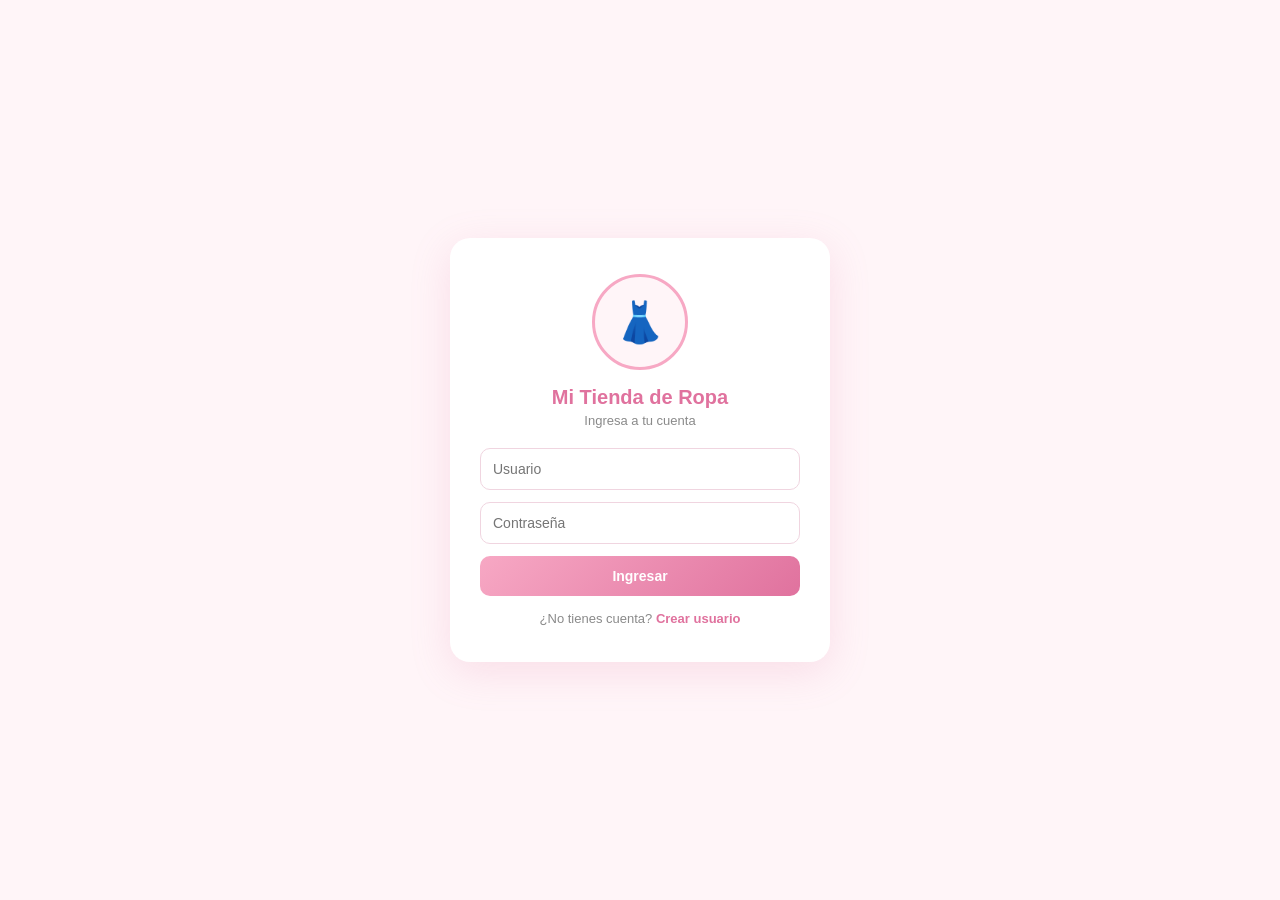
==== caja.html @ d5726397 "caja.html" ====
<!DOCTYPE html>
<html lang="es">
<head>
  <meta charset="utf-8">
  <meta name="viewport" content="width=device-width, initial-scale=1">
  <title>Caja · Mi Tienda de Ropa</title>
  <style>
    :root {
      --rosa: #f7a8c4;
      --rosa-oscuro: #e0729e;
      --blanco: #ffffff;
      --gris: #8a8a8a;
      --fondo: #fff5f8;
      --verde: #2a8a4a;
      --rojo: #c0447a;
    }
    * { box-sizing: border-box; }
    body {
      font-family: 'Segoe UI', Arial, sans-serif;
      margin: 0; background: var(--fondo); color: #333;
    }
    .contenedor { max-width: 1000px; width: 95%; margin: 20px auto; }

    .topbar {
      background: white; padding: 15px 20px; border-radius: 15px;
      display: flex; justify-content: space-between; align-items: center;
      margin-bottom: 20px; box-shadow: 0 4px 15px rgba(0,0,0,0.05); flex-wrap: wrap; gap: 10px;
    }
    .marca { display: flex; align-items: center; gap: 10px; }
    .marca img { width: 34px; height: 34px; border-radius: 50%; object-fit: cover; }
    .marca strong { color: var(--rosa-oscuro); }
    .btn-salir {
      background: none; border: 1px solid #e05555; color: #e05555; cursor: pointer;
      padding: 8px 14px; border-radius: 8px; font-weight: 600;
    }

    nav.tabs { display: flex; gap: 8px; overflow-x: auto; margin-bottom: 20px; padding-bottom: 4px; }
    nav.tabs a {
      flex: none; text-decoration: none; color: var(--rosa-oscuro); background: white;
      padding: 10px 16px; border-radius: 10px; font-size: 13px; font-weight: 600;
      box-shadow: 0 2px 8px rgba(0,0,0,0.04); border: 2px solid transparent;
    }
    nav.tabs a.activo { border-color: var(--rosa-oscuro); background: var(--rosa); color: white; }

    .estado-caja {
      background: white; border-radius: 16px; padding: 22px; box-shadow: 0 4px 15px rgba(0,0,0,0.05);
      margin-bottom: 22px; display: flex; justify-content: space-between; align-items: center; flex-wrap: wrap; gap: 16px;
    }
    .estado-caja .info h2 { margin: 0 0 4px; font-size: 16px; color: var(--rosa-oscuro); }
    .estado-caja .info p { margin: 0; font-size: 13px; color: var(--gris); }
    .badge-estado { padding: 5px 12px; border-radius: 20px; font-size: 12px; font-weight: 700; }
    .badge-abierta { background: #e6f7ea; color: var(--verde); }
    .badge-cerrada { background: #f0f0f0; color: #888; }

    .resumen { display: grid; grid-template-columns: repeat(auto-fit, minmax(180px, 1fr)); gap: 15px; margin-bottom: 22px; }
    .stat-card { background: white; border-radius: 15px; padding: 18px; box-shadow: 0 4px 15px rgba(0,0,0,0.05); }
    .stat-card .valor { font-size: 22px; font-weight: 700; color: var(--rosa-oscuro); }
    .stat-card .label { font-size: 12px; color: var(--gris); text-transform: uppercase; margin-top: 4px; }

    .panel {
      background: white; border-radius: 16px; padding: 20px; box-shadow: 0 4px 15px rgba(0,0,0,0.05);
      margin-bottom: 22px;
    }
    .panel h2.seccion { font-size: 15px; color: var(--rosa-oscuro); margin: 0 0 16px; }

    .fila-3 { display: grid; grid-template-columns: 1fr 1fr 1fr; gap: 12px; }
    .fila-2 { display: grid; grid-template-columns: 1fr 1fr; gap: 12px; }
    .campo { margin-bottom: 12px; }
    .campo label { display: block; font-size: 12px; color: var(--gris); margin-bottom: 5px; font-weight: 600; }
    .campo input {
      width: 100%; padding: 10px 12px; border-radius: 9px; border: 1px solid #f0d0dc; font-size: 13px;
    }

    .btn-primario {
      background: var(--rosa-oscuro); color: white; border: none; padding: 11px 20px;
      border-radius: 10px; font-weight: 600; cursor: pointer; font-size: 13px;
    }
    .btn-primario:hover { background: #c95d87; }
    .btn-primario:disabled { opacity: 0.6; cursor: default; }
    .btn-peligro {
      background: #fde5ec; color: var(--rojo); border: none; padding: 11px 20px;
      border-radius: 10px; font-weight: 600; cursor: pointer; font-size: 13px;
    }
    .btn-peligro:hover { background: #e05555; color: white; }

    .mensaje-error { color: var(--rojo); font-size: 12px; margin-top: 8px; display: none; }
    .mensaje-ok { color: var(--verde); font-size: 12px; margin-top: 8px; display: none; }

    h2.seccion-tabla { font-size: 15px; color: var(--rosa-oscuro); margin: 0 0 10px; }
    table { width: 100%; border-collapse: collapse; background: white; border-radius: 15px; overflow: hidden; box-shadow: 0 4px 15px rgba(0,0,0,0.05); }
    th, td { padding: 12px; text-align: left; border-bottom: 1px solid #eee; font-size: 13px; }
    th { color: var(--rosa-oscuro); font-size: 11px; text-transform: uppercase; background: #fdf1f5; }
    .cargando { text-align: center; padding: 20px; color: var(--gris); font-size: 13px; }
  </style>
</head>
<body>

  <div class="contenedor">
    <div class="topbar">
      <div class="marca">
        <img id="logoImg" src="" alt="" style="display:none;">
        <strong id="appTienda">Mi Tienda de Ropa</strong> · <span id="appUser"></span>
      </div>
      <button class="btn-salir" onclick="cerrarSesion()">Salir</button>
    </div>

    <nav class="tabs">
      <a href="dashboard.html">🏠 Panel</a>
      <a href="inventario.html">📦 Inventario</a>
      <a href="ventas.html">🧾 Ventas</a>
      <a href="clientes.html">👥 Clientes</a>
      <a href="compras.html">🛒 Compras</a>
      <a href="caja.html" class="activo">💰 Caja</a>
      <a href="reportes.html">📊 Reportes</a>
    </nav>

    <div class="estado-caja" id="estadoCaja">
      <div class="info">
        <h2>Cargando estado de caja...</h2>
        <p>&nbsp;</p>
      </div>
    </div>

    <div class="panel" id="panelApertura" style="display:none;">
      <h2 class="seccion">Abrir caja</h2>
      <div class="campo">
        <label>Saldo inicial en efectivo</label>
        <input type="number" id="saldoInicial" min="0" step="0.01" placeholder="Ej: 100000">
      </div>
      <button class="btn-primario" id="btnAbrir" onclick="abrirCaja()">Abrir caja</button>
      <div class="mensaje-error" id="errorApertura"></div>
    </div>

    <div class="panel" id="panelGasto" style="display:none;">
      <h2 class="seccion">Registrar gasto</h2>
      <div class="fila-2">
        <div class="campo">
          <label>Concepto</label>
          <input type="text" id="gConcepto" placeholder="Ej: Pago servicios públicos">
        </div>
        <div class="campo">
          <label>Valor</label>
          <input type="number" id="gValor" min="0" step="0.01" placeholder="Ej: 50000">
        </div>
      </div>
      <div class="campo">
        <label>Observaciones</label>
        <input type="text" id="gObservaciones" placeholder="Opcional">
      </div>
      <button class="btn-primario" id="btnGasto" onclick="registrarGasto()">Registrar gasto</button>
      <div class="mensaje-error" id="errorGasto"></div>
      <div class="mensaje-ok" id="okGasto"></div>
    </div>

    <div class="panel" id="panelCierre" style="display:none;">
      <h2 class="seccion">Cerrar caja</h2>
      <p style="font-size:13px; color:var(--gris); margin-top:0;">
        Al cerrar la caja se calculará automáticamente el total de ventas en efectivo y gastos del día para obtener el saldo final.
      </p>
      <button class="btn-peligro" id="btnCerrar" onclick="cerrarCaja()">Cerrar caja del día</button>
      <div class="mensaje-error" id="errorCierre"></div>
    </div>

    <h2 class="seccion-tabla">Gastos de hoy</h2>
    <table>
      <thead><tr><th>Fecha</th><th>Concepto</th><th>Valor</th><th>Responsable</th><th>Observaciones</th></tr></thead>
      <tbody id="listaGastos"><tr><td colspan="5" class="cargando">Cargando gastos...</td></tr></tbody>
    </table>
  </div>

  <script>
    const API_URL = 'https://script.google.com/macros/s/AKfycbwF0T4dFM_SbfCxq6dBBSdQBL_xP2R64RZFJW-ly0AGiEWuRvVrIHXV7AQ2WrchaT_W/exec';

    async function api(accion, params = {}, metodo = 'POST') {
      const url = metodo === 'GET' ? `${API_URL}?action=${accion}&${new URLSearchParams(params)}` : API_URL;
      const config = {
        method: metodo,
        headers: { 'Content-Type': 'text/plain;charset=utf-8' },
        body: metodo === 'GET' ? undefined : JSON.stringify({ action: accion, ...params })
      };
      const res = await fetch(url, config);
      const json = await res.json();
      if (!json.ok) throw new Error(json.error);
      return json.data;
    }

    function getToken() { return localStorage.getItem('pos_token'); }

    function cerrarSesion() {
      const token = getToken();
      if (token) api('logoutSesion', { token }).catch(() => {});
      localStorage.removeItem('pos_token');
      localStorage.removeItem('pos_usuario');
      window.location.href = 'index.html';
    }

    async function requerirSesion() {
      const token = getToken();
      if (!token) { window.location.href = 'index.html'; return null; }
      try {
        const sesion = await api('validarSesion', { token }, 'GET');
        document.getElementById('appUser').innerText = `${sesion.nombre} (${sesion.rol})`;
        return sesion;
      } catch (e) {
        localStorage.removeItem('pos_token');
        localStorage.removeItem('pos_usuario');
        window.location.href = 'index.html';
        return null;
      }
    }

    async function cargarConfig() {
      try {
        const config = await api('getConfigPublica', {}, 'GET');
        document.getElementById('appTienda').innerText = config.nombreEmpresa || 'Mi Tienda de Ropa';
        if (config.logoUrl) {
          const img = document.getElementById('logoImg');
          img.src = config.logoUrl;
          img.style.display = 'inline-block';
        }
      } catch (e) { console.error(e); }
    }

    function fechaHoyStr() {
      const hoy = new Date();
      return `${hoy.getFullYear()}-${String(hoy.getMonth() + 1).padStart(2, '0')}-${String(hoy.getDate()).padStart(2, '0')}`;
    }

    async function cargarEstadoCaja() {
      const box = document.getElementById('estadoCaja');
      try {
        const caja = await api('getCajaActual', {}, 'GET');
        if (caja) {
          box.innerHTML = `
            <div class="info">
              <h2>Caja abierta <span class="badge-estado badge-abierta">Abierta</span></h2>
              <p>Fecha: ${caja.fecha} · Apertura: ${caja.horaApertura} · Abierta por: ${caja.usuario} · Saldo inicial: $${Number(caja.saldoInicial).toLocaleString('es-CO')}</p>
            </div>
          `;
          document.getElementById('resumenStatsWrap')?.remove();
          document.getElementById('panelApertura').style.display = 'none';
          document.getElementById('panelGasto').style.display = 'block';
          document.getElementById('panelCierre').style.display = 'block';
          renderResumen(caja);
        } else {
          box.innerHTML = `
            <div class="info">
              <h2>No hay caja abierta <span class="badge-estado badge-cerrada">Cerrada</span></h2>
              <p>Abre la caja para empezar a registrar ventas y gastos del día.</p>
            </div>
          `;
          document.getElementById('panelApertura').style.display = 'block';
          document.getElementById('panelGasto').style.display = 'none';
          document.getElementById('panelCierre').style.display = 'none';
          document.getElementById('resumenStatsWrap')?.remove();
        }
      } catch (e) {
        box.innerHTML = `<div class="info"><h2>Error al cargar la caja</h2><p>${e.message}</p></div>`;
      }
    }

    function renderResumen(caja) {
      let wrap = document.getElementById('resumenStatsWrap');
      if (!wrap) {
        wrap = document.createElement('div');
        wrap.id = 'resumenStatsWrap';
        wrap.className = 'resumen';
        document.getElementById('estadoCaja').insertAdjacentElement('afterend', wrap);
      }
      wrap.innerHTML = `
        <div class="stat-card"><div class="valor">$${Number(caja.saldoInicial).toLocaleString('es-CO')}</div><div class="label">Saldo inicial</div></div>
        <div class="stat-card"><div class="valor" id="valorGastosHoy">$0</div><div class="label">Gastos de hoy</div></div>
      `;
    }

    async function abrirCaja() {
      const errorBox = document.getElementById('errorApertura');
      errorBox.style.display = 'none';
      const saldoInicial = Number(document.getElementById('saldoInicial').value) || 0;

      const btn = document.getElementById('btnAbrir');
      btn.disabled = true;
      btn.innerText = 'Abriendo...';

      try {
        await api('abrirCaja', { token: getToken(), saldoInicial });
        document.getElementById('saldoInicial').value = '';
        await cargarEstadoCaja();
        await cargarGastos();
      } catch (e) {
        errorBox.innerText = e.message;
        errorBox.style.display = 'block';
      } finally {
        btn.disabled = false;
        btn.innerText = 'Abrir caja';
      }
    }

    async function cerrarCaja() {
      if (!confirm('¿Seguro que deseas cerrar la caja del día? Esta acción calculará el saldo final.')) return;
      const errorBox = document.getElementById('errorCierre');
      errorBox.style.display = 'none';

      const btn = document.getElementById('btnCerrar');
      btn.disabled = true;
      btn.innerText = 'Cerrando...';

      try {
        const resultado = await api('cerrarCaja', { token: getToken() });
        alert(`Caja cerrada.\nIngresos: $${Number(resultado.ingresos).toLocaleString('es-CO')}\nGastos: $${Number(resultado.gastos).toLocaleString('es-CO')}\nSaldo final: $${Number(resultado.saldoFinal).toLocaleString('es-CO')}`);
        await cargarEstadoCaja();
        await cargarGastos();
      } catch (e) {
        errorBox.innerText = e.message;
        errorBox.style.display = 'block';
      } finally {
        btn.disabled = false;
        btn.innerText = 'Cerrar caja del día';
      }
    }

    async function registrarGasto() {
      const errorBox = document.getElementById('errorGasto');
      const okBox = document.getElementById('okGasto');
      errorBox.style.display = 'none';
      okBox.style.display = 'none';

      const concepto = document.getElementById('gConcepto').value.trim();
      const valor = Number(document.getElementById('gValor').value);
      const observaciones = document.getElementById('gObservaciones').value.trim();

      if (!concepto) {
        errorBox.innerText = 'El concepto es obligatorio.';
        errorBox.style.display = 'block';
        return;
      }
      if (!valor || valor <= 0) {
        errorBox.innerText = 'Ingresa un valor válido.';
        errorBox.style.display = 'block';
        return;
      }

      const btn = document.getElementById('btnGasto');
      btn.disabled = true;
      btn.innerText = 'Registrando...';

      try {
        await api('registrarGasto', { token: getToken(), gasto: { concepto, valor, observaciones } });
        okBox.innerText = 'Gasto registrado correctamente.';
        okBox.style.display = 'block';
        document.getElementById('gConcepto').value = '';
        document.getElementById('gValor').value = '';
        document.getElementById('gObservaciones').value = '';
        await cargarGastos();
      } catch (e) {
        errorBox.innerText = e.message;
        errorBox.style.display = 'block';
      } finally {
        btn.disabled = false;
        btn.innerText = 'Registrar gasto';
      }
    }

    async function cargarGastos() {
      const b = document.getElementById('listaGastos');
      try {
        const data = await api('getGastos', {}, 'GET');
        const hoy = fechaHoyStr();
        const deHoy = data.filter(g => String(g.fecha).startsWith(hoy));

        const totalGastosHoy = deHoy.reduce((s, g) => s + Number(g.valor), 0);
        const elValor = document.getElementById('valorGastosHoy');
        if (elValor) elValor.innerText = '$' + totalGastosHoy.toLocaleString('es-CO');

        if (deHoy.length === 0) {
          b.innerHTML = '<tr><td colspan="5" class="cargando">No hay gastos registrados hoy.</td></tr>';
          return;
        }
        b.innerHTML = deHoy.slice().reverse().map(g => `
          <tr>
            <td>${g.fecha}</td>
            <td>${g.concepto}</td>
            <td>$${Number(g.valor).toLocaleString('es-CO')}</td>
            <td>${g.responsable || '-'}</td>
            <td>${g.observaciones || '-'}</td>
          </tr>
        `).join('');
      } catch (e) {
        b.innerHTML = `<tr><td colspan="5" class="cargando">Error cargando gastos: ${e.message}</td></tr>`;
      }
    }

    window.onload = async () => {
      const sesion = await requerirSesion();
      if (!sesion) return;
      await cargarConfig();
      await cargarEstadoCaja();
      await cargarGastos();
    };
  </script>
</body>
</html>
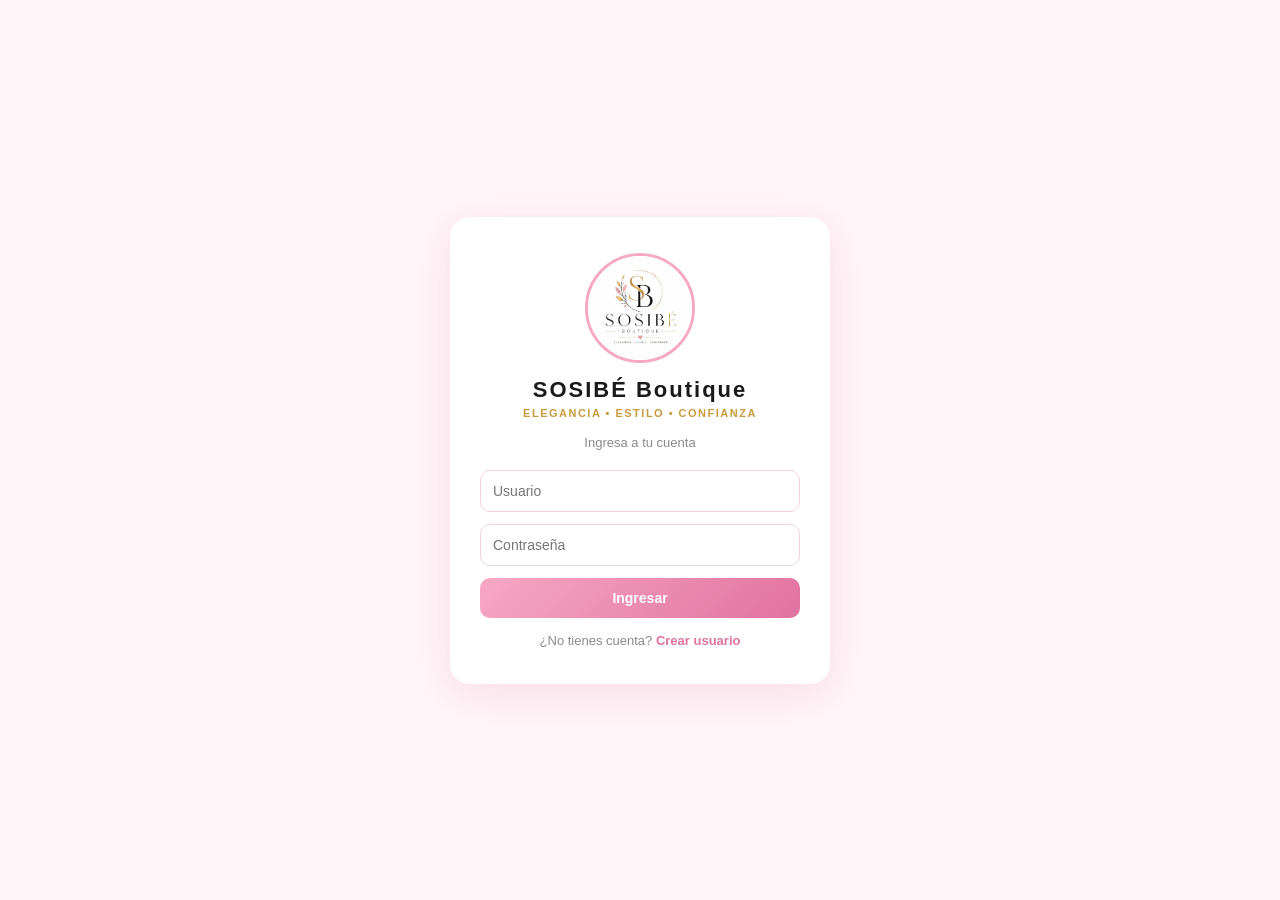
==== commit b36bc430: "caja.html" ====
--- a/caja.html
+++ b/caja.html
@@ -107,10 +107,12 @@
     <nav class="tabs">
       <a href="dashboard.html">🏠 Panel</a>
       <a href="inventario.html">📦 Inventario</a>
-      <a href="ventas.html">🧾 Ventas</a>
+      <a href="ventas.html" class="activo">🧾 Ventas</a>
+      <a href="separados.html">🎀 Separados</a>
       <a href="clientes.html">👥 Clientes</a>
       <a href="compras.html">🛒 Compras</a>
-      <a href="caja.html" class="activo">💰 Caja</a>
+      <a href="proveedores.html">🚚 Proveedores</a>
+      <a href="caja.html">💰 Caja</a>
       <a href="reportes.html">📊 Reportes</a>
     </nav>
 
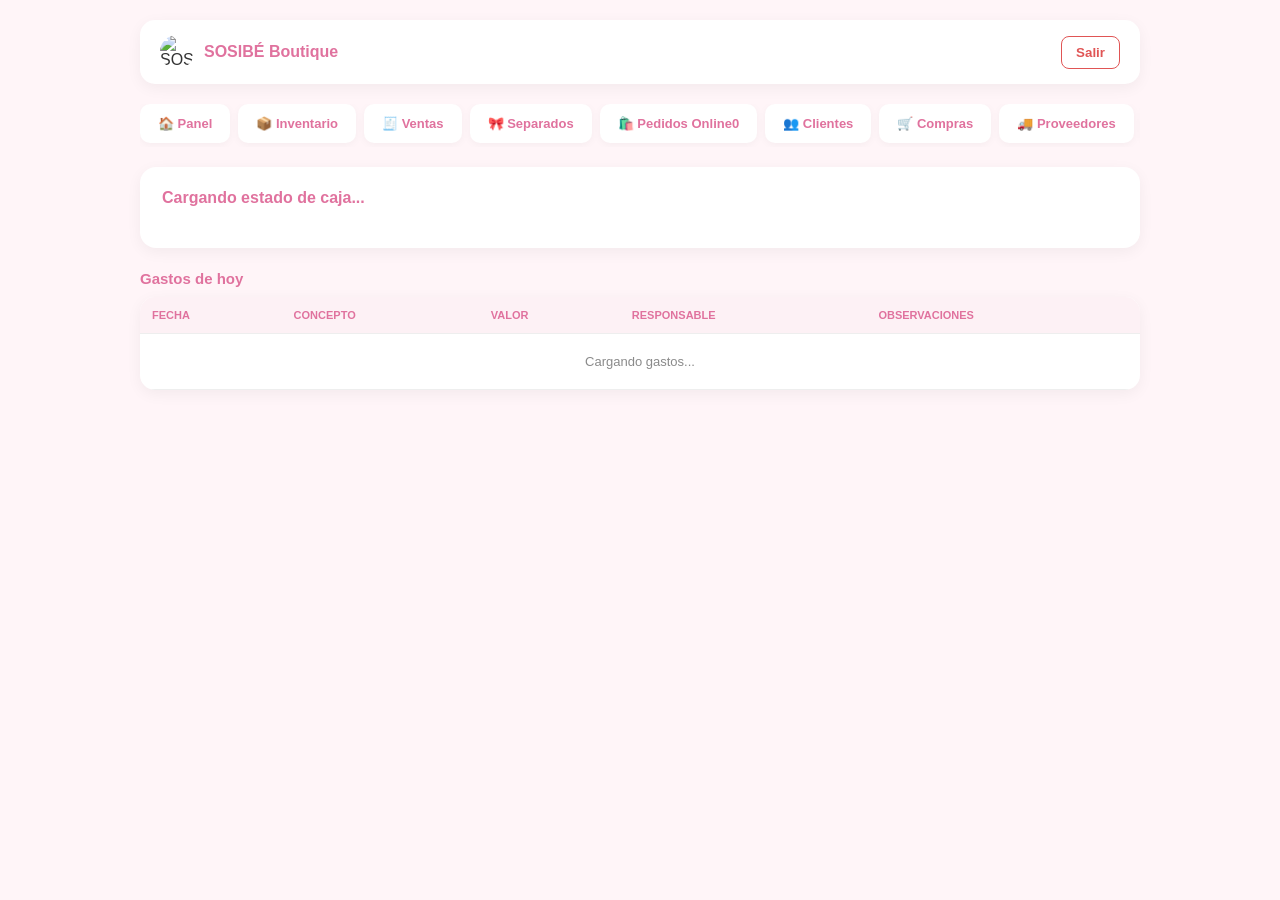
==== commit de5dd1bc: "Add files via upload" ====
--- a/caja.html
+++ b/caja.html
@@ -3,7 +3,7 @@
 <head>
   <meta charset="utf-8">
   <meta name="viewport" content="width=device-width, initial-scale=1">
-  <title>Caja · Mi Tienda de Ropa</title>
+  <title>Caja · SOSIBÉ Boutique</title>
   <style>
     :root {
       --rosa: #f7a8c4;
@@ -92,14 +92,18 @@
     th { color: var(--rosa-oscuro); font-size: 11px; text-transform: uppercase; background: #fdf1f5; }
     .cargando { text-align: center; padding: 20px; color: var(--gris); font-size: 13px; }
   </style>
+  <link rel="stylesheet" href="assets/style.css">
 </head>
 <body>
 
   <div class="contenedor">
     <div class="topbar">
       <div class="marca">
-        <img id="logoImg" src="" alt="" style="display:none;">
-        <strong id="appTienda">Mi Tienda de Ropa</strong> · <span id="appUser"></span>
+        <img id="logoImg" src="" alt="SOSIBÉ Boutique">
+        <div class="marca-texto">
+          <strong id="appTienda">SOSIBÉ Boutique</strong>
+          <span class="subtitulo" id="appUser"></span>
+        </div>
       </div>
       <button class="btn-salir" onclick="cerrarSesion()">Salir</button>
     </div>
@@ -107,12 +111,13 @@
     <nav class="tabs">
       <a href="dashboard.html">🏠 Panel</a>
       <a href="inventario.html">📦 Inventario</a>
-      <a href="ventas.html" class="activo">🧾 Ventas</a>
+      <a href="ventas.html">🧾 Ventas</a>
       <a href="separados.html">🎀 Separados</a>
+      <a href="pedidos-online.html">🛍️ Pedidos Online<span class="nav-badge" id="navBadgePedidos">0</span></a>
       <a href="clientes.html">👥 Clientes</a>
       <a href="compras.html">🛒 Compras</a>
       <a href="proveedores.html">🚚 Proveedores</a>
-      <a href="caja.html">💰 Caja</a>
+      <a href="caja.html" class="activo">💰 Caja</a>
       <a href="reportes.html">📊 Reportes</a>
     </nav>
 
@@ -170,59 +175,14 @@
     </table>
   </div>
 
+  <script src="assets/app.js"></script>
   <script>
-    const API_URL = 'https://script.google.com/macros/s/AKfycbwF0T4dFM_SbfCxq6dBBSdQBL_xP2R64RZFJW-ly0AGiEWuRvVrIHXV7AQ2WrchaT_W/exec';
-
-    async function api(accion, params = {}, metodo = 'POST') {
-      const url = metodo === 'GET' ? `${API_URL}?action=${accion}&${new URLSearchParams(params)}` : API_URL;
-      const config = {
-        method: metodo,
-        headers: { 'Content-Type': 'text/plain;charset=utf-8' },
-        body: metodo === 'GET' ? undefined : JSON.stringify({ action: accion, ...params })
-      };
-      const res = await fetch(url, config);
-      const json = await res.json();
-      if (!json.ok) throw new Error(json.error);
-      return json.data;
-    }
 
     function getToken() { return localStorage.getItem('pos_token'); }
 
-    function cerrarSesion() {
-      const token = getToken();
-      if (token) api('logoutSesion', { token }).catch(() => {});
-      localStorage.removeItem('pos_token');
-      localStorage.removeItem('pos_usuario');
-      window.location.href = 'index.html';
-    }
-
-    async function requerirSesion() {
-      const token = getToken();
-      if (!token) { window.location.href = 'index.html'; return null; }
-      try {
-        const sesion = await api('validarSesion', { token }, 'GET');
-        document.getElementById('appUser').innerText = `${sesion.nombre} (${sesion.rol})`;
-        return sesion;
-      } catch (e) {
-        localStorage.removeItem('pos_token');
-        localStorage.removeItem('pos_usuario');
-        window.location.href = 'index.html';
-        return null;
-      }
-    }
-
-    async function cargarConfig() {
-      try {
-        const config = await api('getConfigPublica', {}, 'GET');
-        document.getElementById('appTienda').innerText = config.nombreEmpresa || 'Mi Tienda de Ropa';
-        if (config.logoUrl) {
-          const img = document.getElementById('logoImg');
-          img.src = config.logoUrl;
-          img.style.display = 'inline-block';
-        }
-      } catch (e) { console.error(e); }
-    }
-
+    // Solo se considera "sesión vencida" cuando el backend lo dice explícitamente.
+    // Cualquier otro error (red, timeout de Apps Script, límite de ejecuciones
+    // concurrentes, etc.) es transitorio: NO debe sacar al usuario del sistema.
     function fechaHoyStr() {
       const hoy = new Date();
       return `${hoy.getFullYear()}-${String(hoy.getMonth() + 1).padStart(2, '0')}-${String(hoy.getDate()).padStart(2, '0')}`;
@@ -396,6 +356,7 @@
       const sesion = await requerirSesion();
       if (!sesion) return;
       await cargarConfig();
+      cargarBadgePedidosNav();
       await cargarEstadoCaja();
       await cargarGastos();
     };
